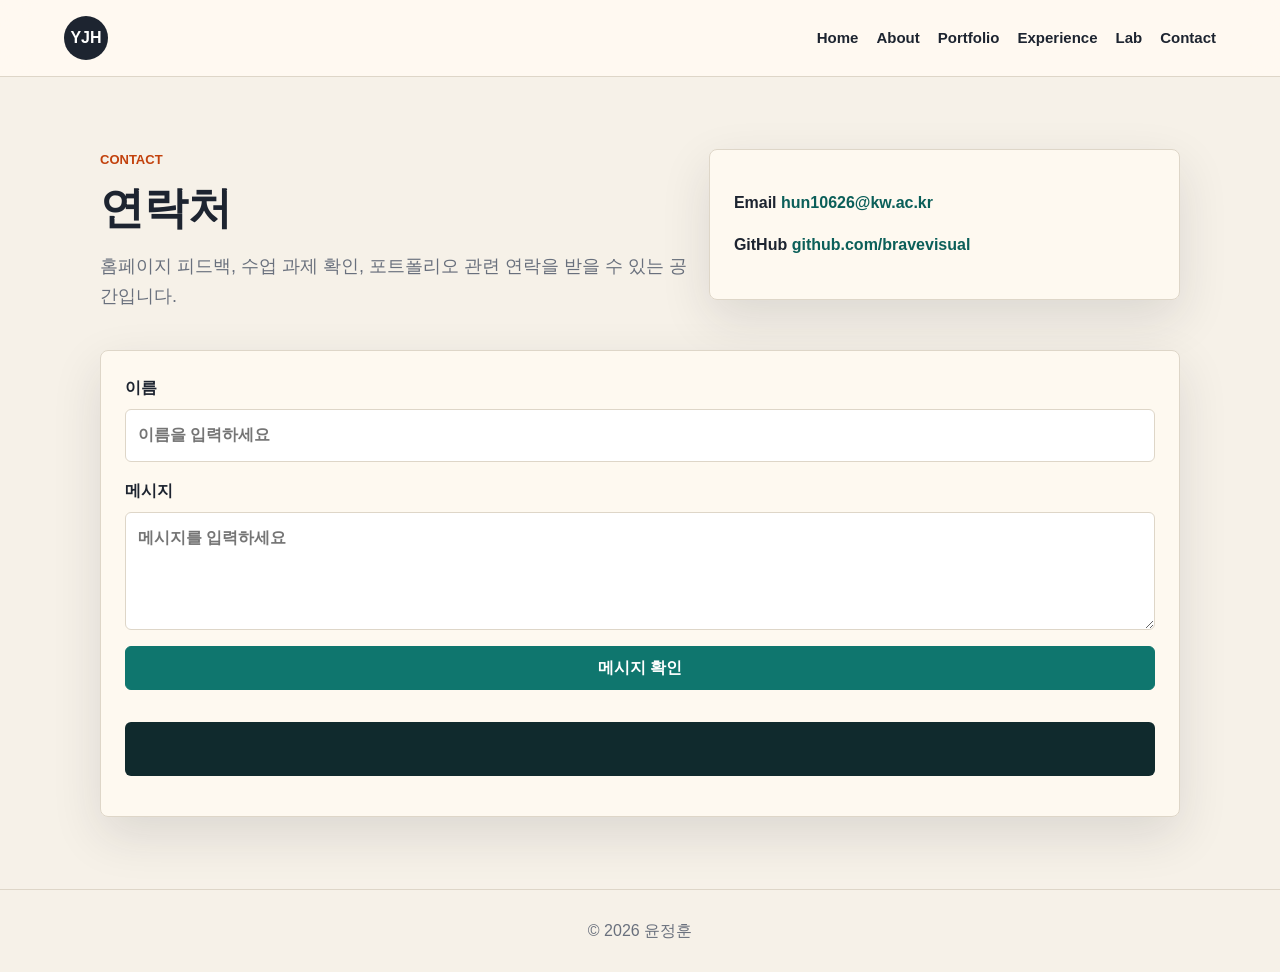
==== contact.html @ 5d7d9046 "Create personal homepage" ====
<!doctype html>
<html lang="ko">
  <head>
    <meta charset="UTF-8" />
    <meta name="viewport" content="width=device-width, initial-scale=1.0" />
    <title>Contact | 윤정훈</title>
    <link rel="stylesheet" href="style.css" />
    <link rel="stylesheet" href="pages.css" />
    <link rel="stylesheet" href="contact.css" />
  </head>

  <body>
    <nav class="site-nav">
      <a class="brand" href="index.html">YJH</a>
      <div class="nav-links">
        <a href="index.html">Home</a>
        <a href="about.html">About</a>
        <a href="portfolio.html">Portfolio</a>
        <a href="experience.html">Experience</a>
        <a href="lab.html">Lab</a>
        <a href="contact.html">Contact</a>
      </div>
    </nav>

    <main class="page">
      <section class="container contact-layout">
        <div>
          <p class="eyebrow">Contact</p>
          <h2>연락처</h2>
          <p class="page-desc">
            홈페이지 피드백, 수업 과제 확인, 포트폴리오 관련 연락을 받을 수 있는
            공간입니다.
          </p>
        </div>

        <div class="card contact-card">
          <p>
            <strong>Email</strong>
            <a href="mailto:hun10626@kw.ac.kr">hun10626@kw.ac.kr</a>
          </p>
          <p>
            <strong>GitHub</strong>
            <a href="https://github.com/bravevisual" target="_blank"
              >github.com/bravevisual</a
            >
          </p>
        </div>

        <form class="contact-form" onsubmit="showMessage(event)">
          <label>
            이름
            <input
              id="senderName"
              type="text"
              placeholder="이름을 입력하세요"
            />
          </label>
          <label>
            메시지
            <textarea
              id="senderMessage"
              placeholder="메시지를 입력하세요"
            ></textarea>
          </label>
          <button class="btn primary" type="submit">메시지 확인</button>
          <p id="formResult" class="result-text"></p>
        </form>
      </section>
    </main>

    <footer>© <span id="year"></span> 윤정훈</footer>
    <script src="script.js"></script>
  </body>
</html>
---- style.css ----
:root {
  --bg: #f6f1e8;
  --surface: #fffaf1;
  --ink: #1d2430;
  --muted: #69707d;
  --line: #ded6c8;
  --primary: #0f766e;
  --primary-dark: #0b5f59;
  --accent: #c2410c;
  --blue: #2563eb;
  --shadow: 0 18px 50px rgba(29, 36, 48, 0.12);
}

* {
  box-sizing: border-box;
}

body {
  margin: 0;
  font-family: Arial, "Apple SD Gothic Neo", "Malgun Gothic", sans-serif;
  background: var(--bg);
  color: var(--ink);
  line-height: 1.65;
}

a {
  color: var(--primary-dark);
  font-weight: 700;
  text-decoration: none;
}

a:hover {
  text-decoration: underline;
}

.site-nav {
  position: sticky;
  top: 0;
  z-index: 10;
  display: flex;
  align-items: center;
  justify-content: space-between;
  gap: 20px;
  padding: 16px clamp(18px, 5vw, 64px);
  background: rgba(255, 250, 241, 0.92);
  border-bottom: 1px solid var(--line);
  backdrop-filter: blur(16px);
}

.brand {
  display: inline-grid;
  width: 44px;
  height: 44px;
  place-items: center;
  border-radius: 50%;
  background: var(--ink);
  color: white;
  letter-spacing: 0;
}

.brand:hover {
  text-decoration: none;
}

.nav-links {
  display: flex;
  flex-wrap: wrap;
  justify-content: flex-end;
  gap: 10px 18px;
}

.nav-links a {
  color: var(--ink);
  font-size: 15px;
}

.container {
  width: min(1080px, 100%);
  margin: 0 auto;
}

.page {
  padding: 72px 20px;
}

.page h1 {
  max-width: 760px;
  margin: 0;
  font-size: clamp(42px, 7vw, 84px);
  line-height: 1.05;
}

.page-desc {
  max-width: 760px;
  color: var(--muted);
  font-size: 18px;
}

.eyebrow {
  margin: 0 0 12px;
  color: var(--accent);
  font-size: 13px;
  font-weight: 800;
  letter-spacing: 0;
  text-transform: uppercase;
}

h2 {
  margin: 0 0 18px;
  font-size: clamp(28px, 4vw, 44px);
  line-height: 1.18;
}

h3 {
  margin: 0 0 10px;
}

.btn {
  display: inline-flex;
  align-items: center;
  justify-content: center;
  min-height: 44px;
  padding: 0 18px;
  border: 1px solid var(--primary);
  border-radius: 6px;
  background: transparent;
  color: var(--primary-dark);
  font: inherit;
  font-weight: 800;
  cursor: pointer;
}

.btn:hover {
  text-decoration: none;
  transform: translateY(-1px);
}

.btn.primary {
  background: var(--primary);
  color: white;
}

.btn.ghost {
  background: rgba(255, 255, 255, 0.6);
}

.card {
  padding: 24px;
  border: 1px solid var(--line);
  border-radius: 8px;
  background: rgba(255, 250, 241, 0.92);
  box-shadow: var(--shadow);
}

label {
  display: grid;
  gap: 8px;
  color: var(--ink);
  font-weight: 800;
}

input,
textarea {
  width: 100%;
  min-height: 44px;
  padding: 12px;
  border: 1px solid var(--line);
  border-radius: 6px;
  background: white;
  color: var(--ink);
  font: inherit;
}

textarea {
  min-height: 118px;
  resize: vertical;
}

footer {
  padding: 28px 20px;
  border-top: 1px solid var(--line);
  color: var(--muted);
  text-align: center;
}

@media (max-width: 760px) {
  .site-nav {
    align-items: flex-start;
    flex-direction: column;
  }

  .nav-links {
    justify-content: flex-start;
  }
}
---- pages.css ----
.info-grid {
  display: grid;
  grid-template-columns: repeat(2, minmax(0, 1fr));
  gap: 18px;
  margin-top: 28px;
}

.tag-list {
  display: flex;
  flex-wrap: wrap;
  gap: 8px;
  padding: 0;
  margin: 0;
  list-style: none;
}

.tag-list li {
  padding: 7px 10px;
  border-radius: 999px;
  background: #e7f3f1;
  color: var(--primary-dark);
  font-weight: 800;
}

.project-list {
  display: grid;
  gap: 18px;
  margin-top: 28px;
}

.project-card {
  display: grid;
  grid-template-columns: 120px minmax(0, 1fr);
  gap: 22px;
  align-items: center;
  padding: 22px;
  border: 1px solid var(--line);
  border-radius: 8px;
  background: rgba(255, 250, 241, 0.92);
  box-shadow: var(--shadow);
}

.project-thumb {
  display: grid;
  aspect-ratio: 1;
  place-items: center;
  border-radius: 8px;
  color: white;
  font-size: 24px;
  font-weight: 900;
}

.project-thumb.html {
  background: var(--accent);
}

.project-thumb.css {
  background: var(--blue);
}

.project-thumb.js {
  background: var(--primary);
}

.timeline {
  display: grid;
  gap: 18px;
  padding: 0;
  margin: 32px 0 0;
  list-style: none;
  counter-reset: step;
}

.timeline li {
  padding: 22px;
  border-left: 5px solid var(--primary);
  border-radius: 0 8px 8px 0;
  background: var(--surface);
}

.timeline span {
  color: var(--accent);
  font-weight: 900;
}

@media (max-width: 760px) {
  .info-grid {
    grid-template-columns: 1fr;
  }

  .project-card {
    grid-template-columns: 1fr;
  }

  .project-thumb {
    width: 96px;
  }
}
---- contact.css ----
.contact-layout {
  display: grid;
  grid-template-columns: minmax(0, 1fr) minmax(320px, 0.8fr);
  gap: 20px;
}

.contact-card {
  align-self: start;
}

.contact-form {
  grid-column: 1 / -1;
  display: grid;
  gap: 16px;
  padding: 24px;
  border: 1px solid var(--line);
  border-radius: 8px;
  background: rgba(255, 250, 241, 0.92);
  box-shadow: var(--shadow);
}

.result-text {
  min-height: 54px;
  padding: 14px;
  border-radius: 6px;
  background: #102a2d;
  color: white;
  font-weight: 800;
}

@media (max-width: 760px) {
  .contact-layout {
    grid-template-columns: 1fr;
  }
}
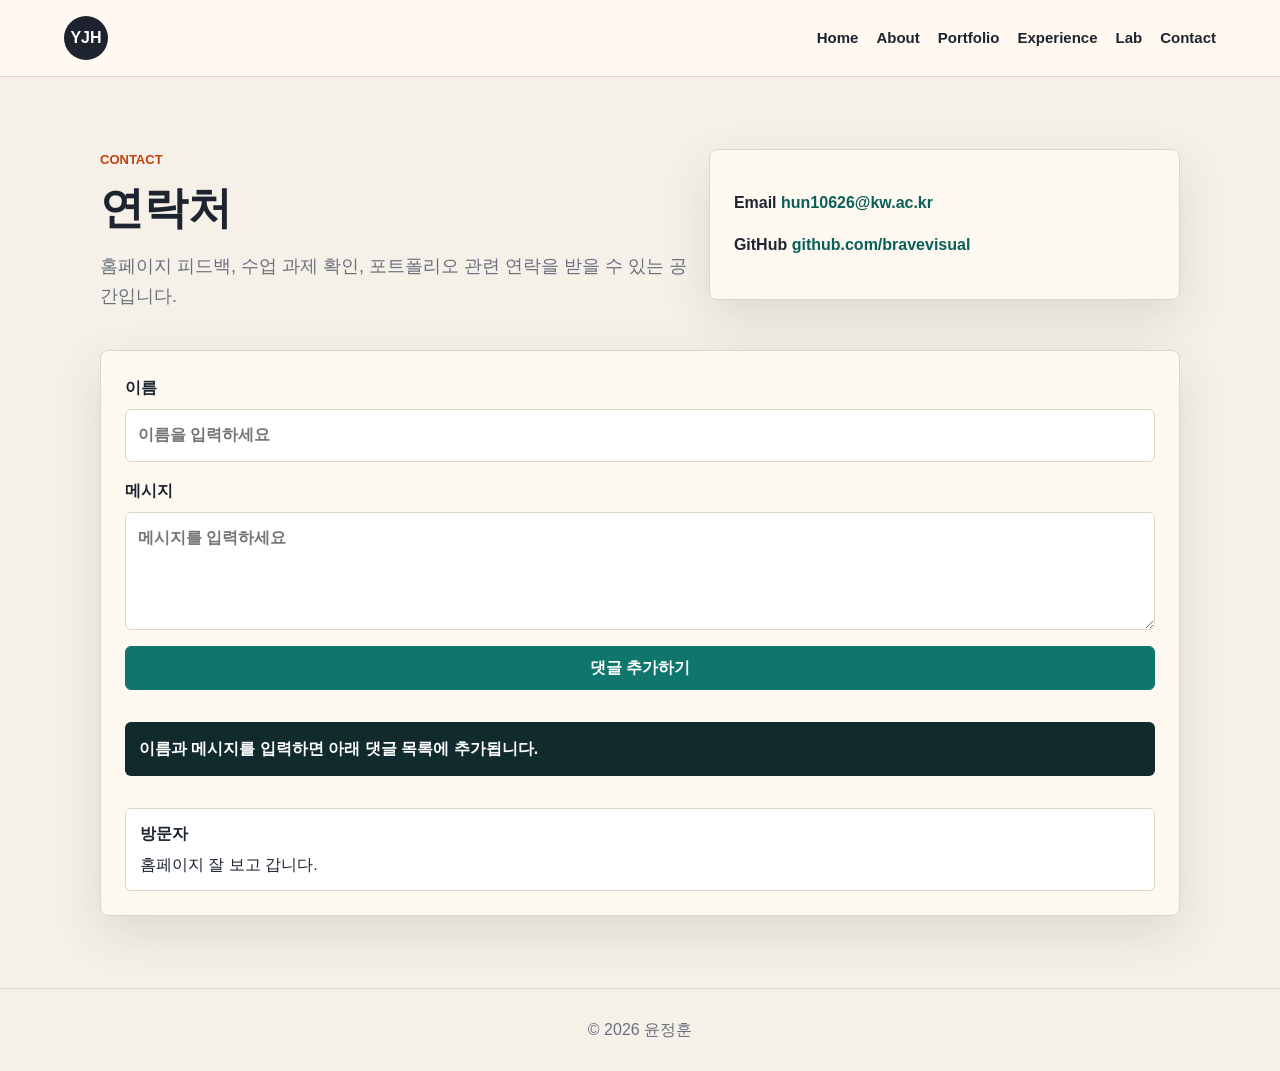
==== commit 3cf759ca: "Add DOM lab example and contact comment list" ====
--- a/contact.html
+++ b/contact.html
@@ -46,7 +46,7 @@
           </p>
         </div>
 
-        <form class="contact-form" onsubmit="showMessage(event)">
+        <form id="contactForm" class="contact-form">
           <label>
             이름
             <input
@@ -62,8 +62,16 @@
               placeholder="메시지를 입력하세요"
             ></textarea>
           </label>
-          <button class="btn primary" type="submit">메시지 확인</button>
-          <p id="formResult" class="result-text"></p>
+          <button class="btn primary" type="submit">댓글 추가하기</button>
+          <p id="formResult" class="result-text">
+            이름과 메시지를 입력하면 아래 댓글 목록에 추가됩니다.
+          </p>
+          <ul id="messageList" class="message-list">
+            <li>
+              <strong>방문자</strong>
+              홈페이지 잘 보고 갑니다.
+            </li>
+          </ul>
         </form>
       </section>
     </main>
--- a/contact.css
+++ b/contact.css
@@ -28,6 +28,38 @@
   font-weight: 800;
 }
 
+.message-list {
+  display: grid;
+  gap: 8px;
+  min-height: 52px;
+  margin: 0;
+  padding: 0;
+  list-style: none;
+}
+
+.message-list li {
+  display: grid;
+  gap: 4px;
+  padding: 12px 14px;
+  border: 1px solid var(--line);
+  border-radius: 6px;
+  background: white;
+  cursor: pointer;
+  transition: background-color 0.2s ease, border-color 0.2s ease;
+}
+
+.message-list li:hover {
+  border-color: #f2b4a2;
+  background: #fff0eb;
+}
+
+.message-list li:hover::after {
+  content: "클릭하여 삭제";
+  color: var(--accent);
+  font-size: 0.86em;
+  font-weight: 800;
+}
+
 @media (max-width: 760px) {
   .contact-layout {
     grid-template-columns: 1fr;
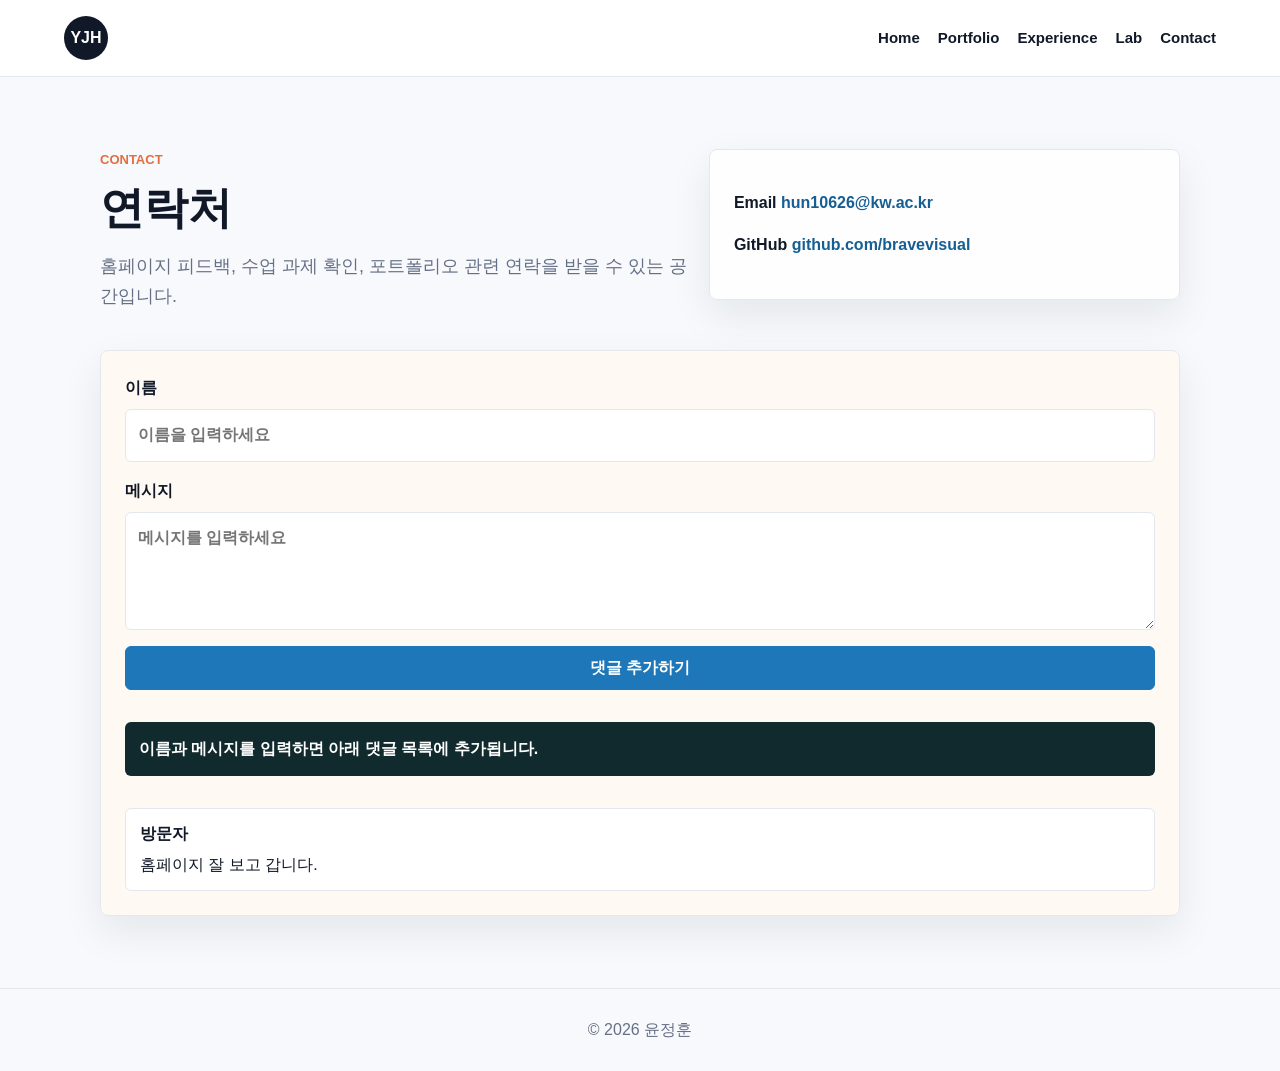
==== commit 36b9966e: "Refactor portfolio into vertical storytelling journey" ====
--- a/contact.html
+++ b/contact.html
@@ -14,7 +14,6 @@
       <a class="brand" href="index.html">YJH</a>
       <div class="nav-links">
         <a href="index.html">Home</a>
-        <a href="about.html">About</a>
         <a href="portfolio.html">Portfolio</a>
         <a href="experience.html">Experience</a>
         <a href="lab.html">Lab</a>
--- a/style.css
+++ b/style.css
@@ -1,14 +1,14 @@
 :root {
-  --bg: #f6f1e8;
-  --surface: #fffaf1;
-  --ink: #1d2430;
-  --muted: #69707d;
-  --line: #ded6c8;
-  --primary: #0f766e;
-  --primary-dark: #0b5f59;
-  --accent: #c2410c;
-  --blue: #2563eb;
-  --shadow: 0 18px 50px rgba(29, 36, 48, 0.12);
+  --bg: #f7f9fc;
+  --surface: #ffffff;
+  --ink: #111827;
+  --muted: #667085;
+  --line: #e3e8ef;
+  --primary: #1e77b8;
+  --primary-dark: #155f94;
+  --accent: #e46f3d;
+  --blue: #385bd8;
+  --shadow: 0 16px 42px rgba(17, 24, 39, 0.08);
 }
 
 * {
@@ -42,7 +42,7 @@
   justify-content: space-between;
   gap: 20px;
   padding: 16px clamp(18px, 5vw, 64px);
-  background: rgba(255, 250, 241, 0.92);
+  background: rgba(255, 255, 255, 0.9);
   border-bottom: 1px solid var(--line);
   backdrop-filter: blur(16px);
 }
@@ -141,14 +141,14 @@
 }
 
 .btn.ghost {
-  background: rgba(255, 255, 255, 0.6);
+  background: rgba(255, 255, 255, 0.72);
 }
 
 .card {
   padding: 24px;
   border: 1px solid var(--line);
   border-radius: 8px;
-  background: rgba(255, 250, 241, 0.92);
+  background: rgba(255, 255, 255, 0.92);
   box-shadow: var(--shadow);
 }
 
--- a/pages.css
+++ b/pages.css
@@ -1,3 +1,246 @@
+.story-page {
+  position: relative;
+  padding: clamp(72px, 10vw, 118px) 20px 112px;
+  overflow: hidden;
+}
+
+.story-intro {
+  width: min(820px, 100%);
+  margin: 0 auto clamp(74px, 10vw, 124px);
+  text-align: center;
+}
+
+.story-intro.wide-intro {
+  width: min(1680px, 100%);
+}
+
+.story-intro.wide-intro h1 {
+  max-width: 1580px;
+  margin-inline: auto;
+}
+
+.story-intro h1 {
+  margin: 0;
+  color: var(--ink);
+  font-size: clamp(34px, 5.2vw, 66px);
+  line-height: 1.05;
+}
+
+.story-intro p:not(.eyebrow) {
+  max-width: 700px;
+  margin: 22px auto 0;
+  color: var(--muted);
+  font-size: 18px;
+}
+
+.story-track {
+  position: absolute;
+  top: 280px;
+  bottom: 0;
+  left: 50%;
+  width: 1px;
+  margin-left: -1px;
+  overflow: hidden;
+  background: rgba(17, 24, 39, 0.065);
+}
+
+.story-progress {
+  width: 100%;
+  height: 0;
+  background: linear-gradient(
+    180deg,
+    rgba(30, 119, 184, 0.68),
+    rgba(16, 163, 127, 0.54),
+    rgba(228, 111, 61, 0.58)
+  );
+  transition: height 160ms linear;
+}
+
+.story-list {
+  display: grid;
+  gap: clamp(76px, 11vw, 132px);
+  width: min(780px, 100%);
+  padding: 0;
+  margin: 0 auto;
+  list-style: none;
+}
+
+.story-step {
+  position: relative;
+  min-height: 210px;
+  padding-top: 35px;
+  transform: translateY(24px);
+  transition: transform 500ms ease;
+}
+
+.story-step.is-visible,
+.story-step.is-past {
+  transform: translateY(0);
+}
+
+.story-node {
+  position: absolute;
+  top: 0;
+  left: 50%;
+  z-index: 2;
+  width: 18px;
+  height: 18px;
+  margin-left: -9px;
+  border: 3px solid #ffffff;
+  border-radius: 50%;
+  background: #a6afbd;
+  box-shadow: 0 0 0 8px rgba(166, 175, 189, 0.16);
+  transition:
+    background 300ms ease,
+    box-shadow 300ms ease,
+    transform 300ms ease;
+}
+
+.story-step.is-visible .story-node,
+.story-step.is-past .story-node {
+  background: var(--primary);
+  box-shadow: 0 0 0 9px rgba(30, 119, 184, 0.17);
+}
+
+.story-step.is-visible .story-node {
+  transform: scale(1.22);
+}
+
+.story-copy {
+  position: relative;
+  z-index: 1;
+  display: grid;
+  gap: 15px;
+  max-width: min(980px, 100%);
+  margin: 0 auto;
+  text-align: center;
+}
+
+.story-copy::before {
+  position: absolute;
+  inset: -6px max(0px, calc(50% - 360px));
+  z-index: -1;
+  background: rgba(247, 249, 252, 0.88);
+  border-radius: 12px;
+  content: "";
+}
+
+.story-copy > * {
+  opacity: 0.34;
+  transition: opacity 500ms ease;
+}
+
+.story-step.is-visible .story-copy > *,
+.story-step.is-past .story-copy > * {
+  opacity: 1;
+}
+
+.story-label {
+  margin: 0;
+  color: var(--primary);
+  font-size: 13px;
+  font-weight: 900;
+  text-transform: uppercase;
+}
+
+.story-copy h2 {
+  margin: 0;
+  color: var(--ink);
+  font-size: clamp(28px, 4.4vw, 48px);
+  line-height: 1.12;
+}
+
+.story-copy p {
+  max-width: 610px;
+  margin: 0;
+  margin-inline: auto;
+  color: var(--muted);
+  font-size: 17px;
+}
+
+.story-keywords {
+  display: flex;
+  flex-wrap: wrap;
+  justify-content: center;
+  gap: 9px;
+  padding: 0;
+  margin: 10px 0 0;
+  list-style: none;
+}
+
+.story-keywords li {
+  padding: 7px 11px;
+  border: 1px solid rgba(30, 119, 184, 0.18);
+  border-radius: 999px;
+  background: rgba(255, 255, 255, 0.78);
+  color: #1f4e68;
+  font-size: 13px;
+  font-weight: 800;
+}
+
+.story-record {
+  display: grid;
+  gap: 9px;
+  max-width: 560px;
+  margin: 4px auto 0;
+  text-align: left;
+}
+
+.story-record div {
+  display: grid;
+  grid-template-columns: 86px minmax(0, 1fr);
+  gap: 14px;
+  padding: 12px 0;
+  border-top: 1px solid rgba(17, 24, 39, 0.1);
+}
+
+.story-record dt {
+  color: var(--primary);
+  font-size: 12px;
+  font-weight: 900;
+  text-transform: uppercase;
+}
+
+.story-record dd {
+  color: #344054;
+  font-weight: 700;
+}
+
+.text-link {
+  justify-self: center;
+  margin-top: 4px;
+  color: var(--primary-dark);
+  font-weight: 900;
+}
+
+.project-route {
+  width: min(900px, 100%);
+}
+
+.project-step .story-node {
+  width: 22px;
+  height: 22px;
+  margin-left: -11px;
+  border-radius: 6px;
+  transform: rotate(45deg);
+}
+
+.project-step.is-visible .story-node {
+  transform: rotate(45deg) scale(1.18);
+}
+
+.project-step .story-label {
+  color: var(--accent);
+}
+
+.project-step .story-record {
+  max-width: 680px;
+}
+
+.project-step .story-record div {
+  grid-template-columns: 94px minmax(0, 1fr);
+}
+
 .info-grid {
   display: grid;
   grid-template-columns: repeat(2, minmax(0, 1fr));
@@ -84,6 +327,15 @@
 }
 
 @media (max-width: 760px) {
+  .story-track {
+    top: 330px;
+  }
+
+  .story-record div {
+    grid-template-columns: 1fr;
+    gap: 2px;
+  }
+
   .info-grid {
     grid-template-columns: 1fr;
   }
@@ -96,3 +348,17 @@
     width: 96px;
   }
 }
+
+@media (min-width: 960px) {
+  .story-copy h2 {
+    white-space: nowrap;
+  }
+}
+
+@media (prefers-reduced-motion: reduce) {
+  .story-step,
+  .story-node,
+  .story-progress {
+    transition: none;
+  }
+}
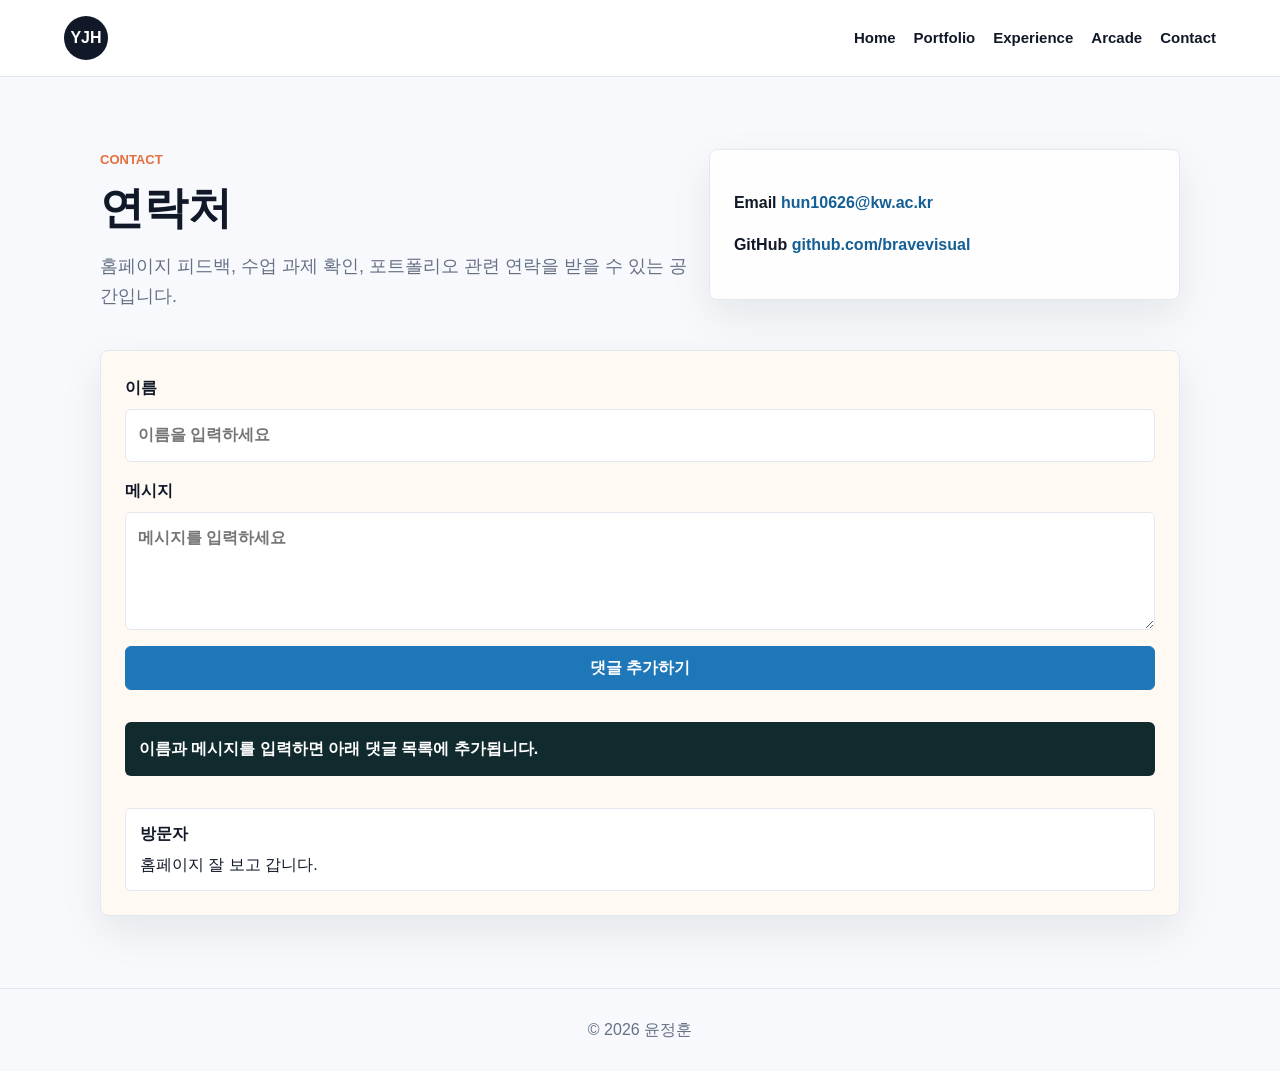
==== commit e5c16161: "Add arcade event stages" ====
--- a/contact.html
+++ b/contact.html
@@ -16,7 +16,7 @@
         <a href="index.html">Home</a>
         <a href="portfolio.html">Portfolio</a>
         <a href="experience.html">Experience</a>
-        <a href="lab.html">Lab</a>
+        <a href="lab.html">Arcade</a>
         <a href="contact.html">Contact</a>
       </div>
     </nav>
